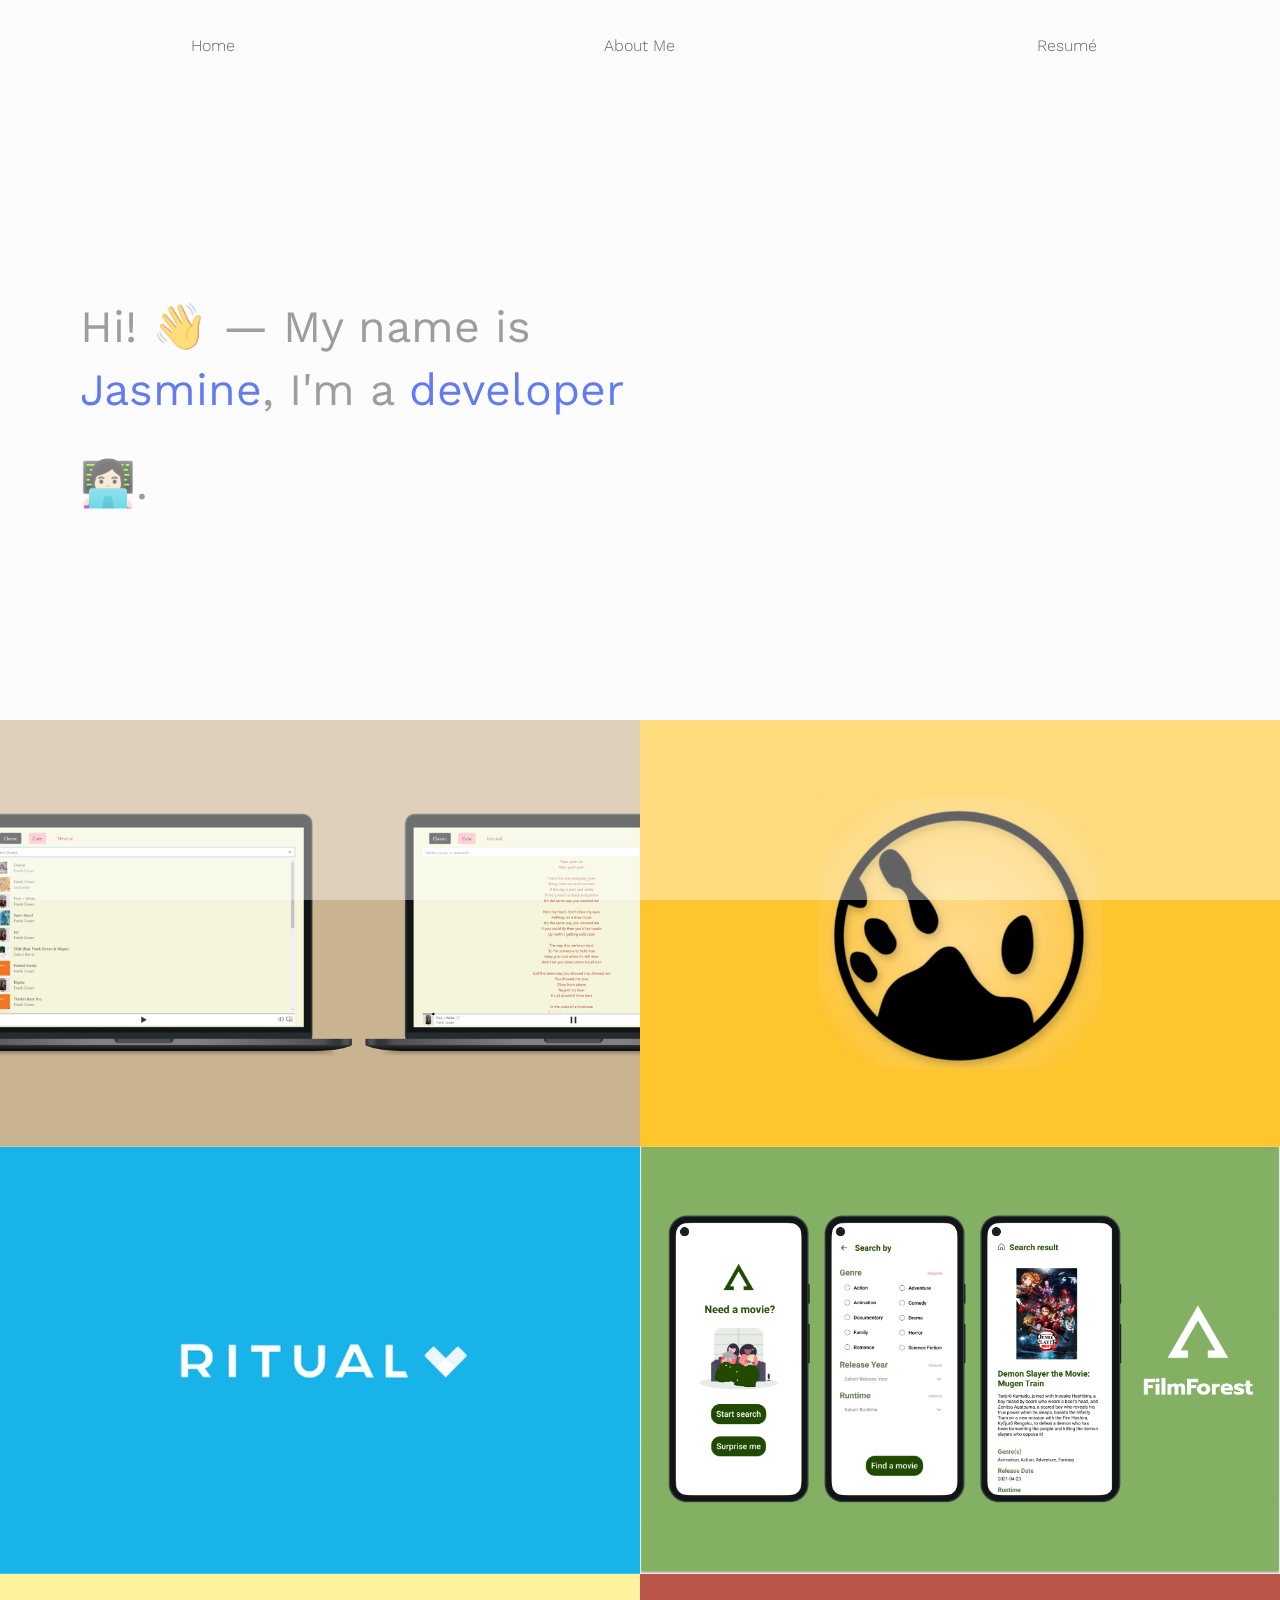
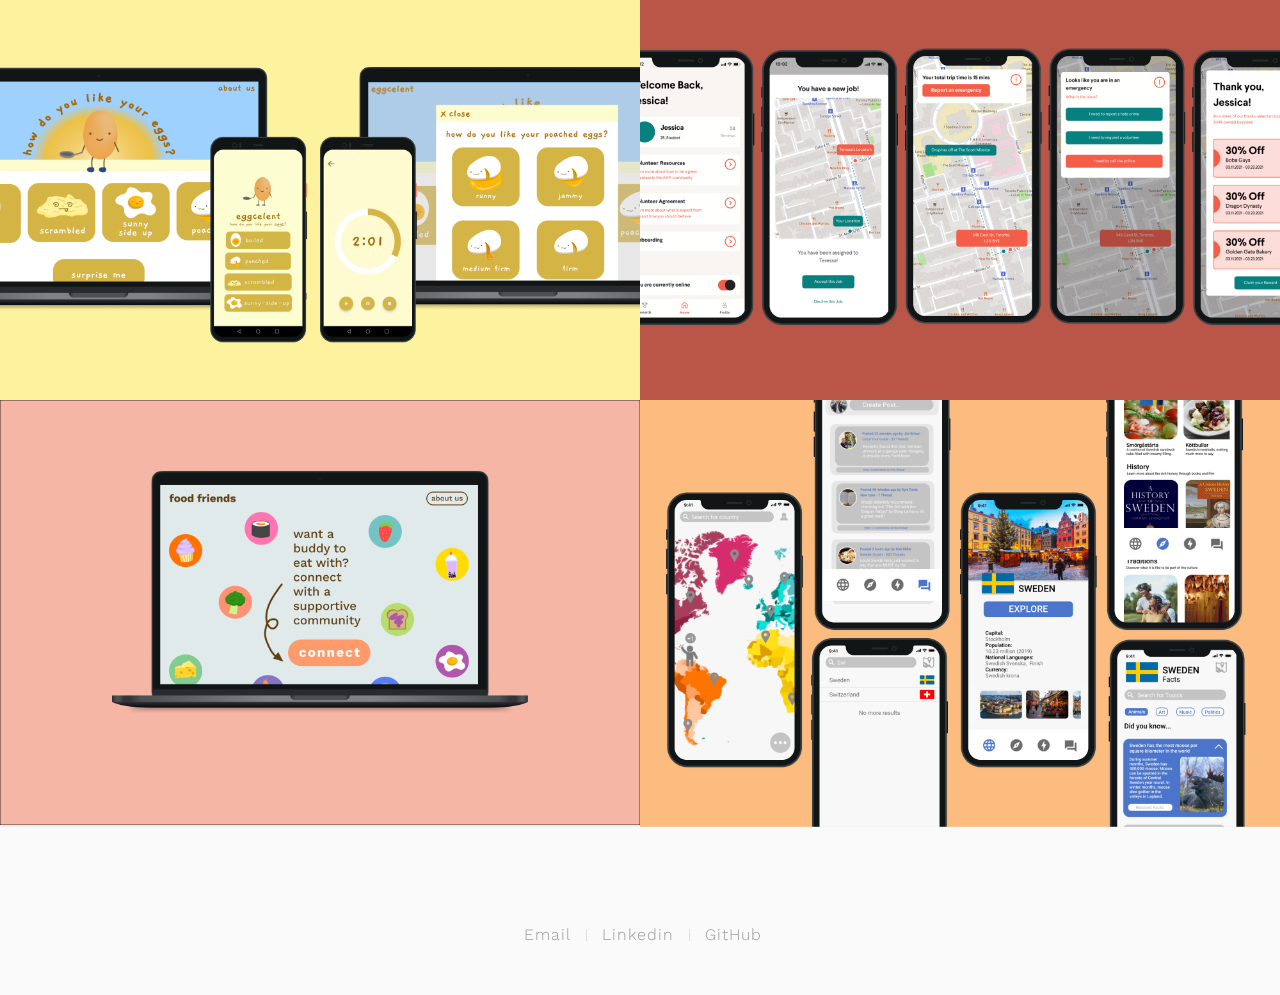
==== index.html @ 88e52f97 "New project tiles + fix for link in popup" ====
<!DOCTYPE html>
<html>
<head>
    <meta charset="utf-8">
    <meta content="width=device-width, initial-scale=1.0" name="viewport">
    <title>Home | Jasmine Sun</title>
    <meta content="Development portfolio of Jasmine Sun" name="description" property="og:description">
    <link href="style.css" rel="stylesheet">
    <script src="https://ajax.googleapis.com/ajax/libs/jquery/2.1.4/jquery.min.js"></script>
    <link href="https://fonts.googleapis.com/css?family=Work+Sans:300,600,400" rel="stylesheet" type="text/css">
    <script src="./index.js"></script>
</head>
<body>
    <div class="preloader"></div>
    <main>
        <section class="intro">
            <div class="navpadding"></div>
            <nav>
                <a href="index.html">Home</a>
                <a href="aboutme.html">About Me</a>
                <a href="res/spring2021_resume.pdf">Resumé</a>
            </nav>

            <div class="intro-text">
                <div class="maintextpadding"></div><!-- Seperates the text section from the arrow. -->
                <div class="Hi">
                    <h1>
                        Hi! 👋  &mdash; My name is <span class="blue">Jasmine</span>, I'm a
                        <span class="blue" id="word"> </span>
                        <span class="blue"> </span>
                    </h1>
                    <h1>👩🏻‍💻.</h1>
                </div>
            </div>

        </section>
        <!-- End of intro -->

        <section class="projects">
            <div class="projects-collage">
                <!-- Themify Starts -->
                <a class="project-item" target="_blank">
                    <figure class="project-figure">
                        <div class="project-overlay"></div>
                        <img src="res/themify.png">
                        <figcaption class="project-text">
                            <h2>[WIP] Themeify</h2>
                            <p>Customizing your Spotify experience</p>

                            <p class='hidden popUpdesc'>
                                Placeholder...
                            </p>
                            <span id="githubRepo" href="https://github.com/jasminejsun/themeify"></span>
                        </figcaption>
                    </figure>
                </a>
                <!-- Themify Ends -->
                <!-- RM Starts -->
                <a class="project-item" target="_blank">
                    <figure class="project-figure">
                        <div class="project-overlay"></div>
                        <img src="res/rm.png">
                        <figcaption class="project-text">
                            <h2>Web and Mobile<br /> Developer Intern</h2>
                            <p>Sept-Dec 2021</p>

                            <p class='hidden popUpdesc'>
                                Placeholder...
                            </p>
                            <span id="githubRepo" href="https://www.richmedia.com/"></span>
                        </figcaption>
                    </figure>
                </a>
                <!-- RM Ends -->
                <!-- Ritual QA Starts -->
                <a class="project-item" target="_blank">
                    <figure class="project-figure">
                        <div class="project-overlay"></div>
                        <img src="res/ritual.png">
                        <figcaption class="project-text">
                            <h2>Test Automation <br /> Engineering Intern</h2>
                            <p>January-April 2021</p>

                            <p class='hidden popUpdesc'>
                                As a Test Automation Engineering intern at Ritual Co., I had the opportunity to lead QA for multiple projects, which involved working with UX designers, product managers, and developers to ensure all project expectations were met. Additionally I implemented 10+ Android automated test cases, as well as bug fixes, for the build sanity suite to be run and verified for every version release.
                            </p>
                            <span id="githubRepo" href="https://ritual.co/"></span>
                        </figcaption>
                    </figure>
                </a>
                <!-- Ritual QA Ends -->
                <!-- FilmForest Starts -->
                <a class="project-item" target="_blank">
                    <figure class="project-figure">
                        <div class="project-overlay"></div>
                        <img src="res/film_forest_preview.png">
                        <figcaption class="project-text">
                            <h2>FilmForest</h2>
                            <p>Exploring movies with IMDB's data</p>
                            <p class='hidden popUpdesc'>
                                An android app that gives users a movie suggestion based on user input. Uses the TMDB API.
                            </p>
                            <span id="githubRepo" href="https://github.com/jasminejsun/film-forest"></span>
                        </figcaption>
                    </figure>
                </a>
                <!-- FilmForest Ends -->
                <!-- eggcelent starts -->
                <a class="project-item" target="_blank">
                    <figure class="project-figure">
                        <div class="project-overlay"></div>
                        <img src="res/eggcelent_preview.png">
                        <figcaption class="project-text">
                            <h2>eggcelent</h2>
                            <p>Simplifying making eggs</p>
                            <p class='hidden popUpdesc'>
                                Don't know how long to cook your egg? eggcelent - a customizable egg timer website and mobile app - can help you out to make every morning bright and sunny (side up ;D). The Android app is ready and the website is coming soon!
                            </p>
                            <span id="githubRepo" href="https://github.com/jasminejsun/eggcelent-web"></span>
                        </figcaption>
                    </figure>
                </a>
                <!-- eggcelent Ends -->
                <!-- WeWalk Starts -->
                <a class="project-item" target="_blank">
                    <figure class="project-figure">
                        <div class="project-overlay"></div>
                        <img src="res/wewalk_preview.png">
                        <figcaption class="project-text">
                            <h2>WeWalk</h2>
                            <p>Supporting the AAPI community during the COVID-19 pandemic</p>
                            <p class='hidden popUpdesc'>
                                A design project for an app that pairs volunteers with AAPI
                                senior citizens to ensure their safe travel.
                            </p>
                            <span id="githubRepo" href="https://www.figma.com/proto/bkPg6Ovj70JuRxolx4maaK/WeWalk?page-id=1%3A6&node-id=25%3A597&viewport=167%2C278%2C0.13863083720207214&scaling=scale-down"></span>
                        </figcaption>
                    </figure>
                </a>
                <!-- WeWalk Ends -->
                <!-- food friends Starts -->
                <a class="project-item" target="_blank">
                    <figure class="project-figure">
                        <div class="project-overlay"></div>
                        <img src="res/food_friends_preview.png">
                        <figcaption class="project-text">
                            <h2>food friends</h2>
                            <p>Empowering individuals struggling with unhealthy eating habits through video calls.</p>
                            <p class='hidden popUpdesc'>
                                A platform that connects individuals who struggle with unhealthy eating habits through video calls.
                            </p>
                            <span id="githubRepo" href="https://devpost.com/software/food-friends"></span>
                        </figcaption>
                    </figure>
                </a>
                <!-- food friends Ends -->
                <!-- Culture App Starts -->
                <a class="project-item" target="_blank">
                    <figure class="project-figure">
                        <div class="project-overlay"></div>
                        <img src="res/culture_app_preview.png">
                        <figcaption class="project-text">
                            <h2>Culture App</h2>
                            <p>Making learning about different cultures and countries more accessible</p>
                            <p class='hidden popUpdesc'>
                                The culture app is built to help users learn more about selected countries of their choice. This is done by connecting users with a variety of resources such as recipes, books, films and facts. It also has built-in social features such as the forum page and the friends page to allow users to create meaningful connections in order to learn more about different cultures from a personal standpoint.
                            </p>
                            <span id="githubRepo" href="https://devpost.com/software/culture-app?ref_content=user-portfolio&ref_feature=in_progress"></span>
                        </figcaption>
                    </figure>
                </a>
                <!-- Culture App Ends -->

            </div>
        </section>
        <!-- Portfolio section ends -->
        <!-- Footer section begins-->
        <footer>
            <div class="wrapper">
                <ul>
                    <li>
                        <a href="mailto:j362sun@uwaterloo.ca" target="_blank">Email</a>
                    </li>
                    <li>
                        <a href="https://www.linkedin.com/in/jasminejsun" target="_blank">Linkedin</a>
                    </li>
                    <li>
                        <a href="https://github.com/jasminejsun" target="_blank">GitHub</a>
                    </li>
                </ul>
            </div>
        </footer>
        <!-- Footer section ends -->
    </main>
    <!--This section appears when a project 'box' is clicked-->
    <div class="popUp">
        <div class="popUpImg"></div>
        <div id="popUpText">
            <h1>Project's Name</h1>
            <p class="projectDesc">
                Lorem ipsum dolor sit amet, consectetur adipisicing elit. Delectus non ipsum itaque ratione dolorem. Lorem ipsum dolor sit amet consectetur adipisicing elit.
                Lorem ipsum dolor sit amet, consectetur adipisicing elit. Delectus non ipsum itaque ratione dolorem. Lorem ipsum dolor sit amet consectetur adipisicing elit.
            </p>
            <div>
                <a href="" id="githubLink"></a>
            </div>

        </div>
        <span id="cancelBtn">X</span>
    </div>
</body>

</html>
---- style.css ----
.navpadding {
    padding: 10px;
}

.maintextpadding {
    padding: 30px;
}

nav {
    display: flex;
    justify-content: flex-end;
    flex-direction: column;
}

@media only screen and (min-width: 768px) {
    nav {
        flex-direction: row;
    }
}

nav a {
    flex: 1;
    text-align: center;
    margin: 0.25em;
    padding: 10px;
    text-decoration: none;
    color: #000;
}

    nav a:after {
        content: "";
        display: block;
        background-color: transparent;
        position: absolute;
        bottom: -3px;
        left: 0;
        width: 100%;
        height: 1px;
        -webkit-transform-origin: 50% 0;
        transform-origin: 50% 0;
        -webkit-transform: scaleX(0.6);
        transform: scaleX(0.6);
        -webkit-transition: .3s;
        transition: .3s
    }

    nav a:hover:after {
        background-color: #1004c5;
        -webkit-transform: scaleX(1);
        transform: scaleX(1)
    }

    nav a .about-me-cursor {
        cursor: url(https://picresize.com/popup.html?images/rsz_13f30778c-744a-4e64-b35f-cdeda97e6f8d.png);
    }

.footer ul {
    margin: 0;
    padding: 0;
    list-style: none
}

.projects, .contact, footer {
    text-align: center
}

html {
    box-sizing: border-box;
    font-size: 16px;
    -webkit-tap-highlight-color: transparent
}

*, *::before, *::after {
    box-sizing: inherit
}

html, body, ul, ol, figure {
    margin: 0;
    padding: 0
}

::-moz-selection {
    background: #eee
}

::selection {
    background: #eee
}

::-webkit-scrollbar {
    width: 0;  /* Remove scrollbar space */
    background: transparent;  /* Optional: just make scrollbar invisible */
}

img {
    vertical-align: middle
}

h1, h2, h3 {
    margin: 0
}

p {
    font-size: 1em;
    margin-top: 0;
    margin-bottom: 1.5em
}

.popUpdesc {
    display: none;
}

/* Main body styles */

body {
    font: 100% "Work Sans", Helvetica, sans-serif;
    color: #616161;
    background-color: #fafafa;
    line-height: 1.5;
    position: relative;
}

a {
    color: #9e9e9e;
    font-weight: 300;
    position: relative;
    -webkit-transition: color 0.2s ease-in-out;
    transition: color 0.2s ease-in-out;
    text-decoration: none;
    white-space: nowrap;
    outline: none
}

    a:hover, a:focus {
        color: #757575;
        outline: none
    }

p {
    font-weight: 300
}

b {
    font-weight: 800
}

.preloader {
    position: fixed;
    top: 0;
    left: 0;
    right: 0;
    bottom: 0;
    background-color: #fff;
    z-index: 600
}

/* Main body styles end */


/* Intro section styles */

.Hi {
    max-width: 74rem;
    margin-right: auto;
    margin-left: auto;
    padding: 0 2rem
}

@media (max-width: 768px) {
    .Hi {
        padding: 0 1rem
    }
}

.content {
    background-color: #fafafa;
    padding-top: 8rem;
    text-align: center
}

.intro {
    position: fixed;
    top: 0;
    height: 80vh;
    width: 100%;
    z-index: -1
}

    .intro .intro-text {
        position: absolute;
        top: 50%;
        -webkit-transform: translateY(-50%);
        transform: translateY(-50%);
        width: 100%
    }

    .intro .blue {
        color: rgb(3, 42, 233);
    }

    .intro .blink {
        animation: blink 0.5s infinite;
    }

    .intro span {
        color: rgb(3, 42, 233);
    }

    .intro h1 {
        width: 50%;
        padding-top: 2rem;
        font-size: 2rem;
        font-size: calc(2rem + 1vw);
        line-height: 1.4;
        font-weight: 400
    }

.container {
    display: flex;
    flex-direction: row;
}

@media (max-width: 768px) {
    .intro {
        text-align: center
    }

        .intro h1 {
            width: 100%
        }
}

.intro .down {
    bottom: 2.5rem
}

    .intro .down:hover {
        bottom: 2rem
    }

/* Intro section style ends */


/* Project section begins */

.projects {
    margin-top: 80vh;
    background-color: #eee;
}

    .projects .projects-collage {
        margin: 0 auto
    }

        .projects .projects-collage::after {
            content: "";
            display: table;
            clear: both
        }

        .projects .projects-collage img {
            max-width: 100%;
            height: auto
        }

.project-overlay {
    position: absolute;
    top: 0;
    left: 0;
    width: 100%;
    height: 100%;
    background-color: rgb(60, 60, 77);
    opacity: 0;
    -webkit-transition: all .3s ease-in;
    transition: all .3s ease-in
}

a.project-item {
    position: relative;
    display: block;
    line-height: 0;
    overflow: hidden;
    cursor: pointer;
    width:49.9vw;
    -webkit-transition: all 0.3s ease-in-out;
    transition: all 0.3s ease-in-out
}

@media (min-width: 769px) {
    a.project-item {
        width: 50%;
        float: left
    }
}

a.project-item:hover .project-overlay {
    opacity: .7
}

a.project-item:hover .project-text {
    top: 50%;
    opacity: 1
}

    a.project-item:hover .project-text h2:after {
        -webkit-transform: scaleX(1);
        transform: scaleX(1)
    }

@media (max-width: 768px) {
    a.project-item .project-overlay {
        opacity: .7
    }

    a.project-item .project-text {
        top: 50%;
        opacity: 1
    }
}

.project-text {
    position: absolute;
    top: 40%;
    -webkit-transform: translateY(-50%);
    transform: translateY(-50%);
    line-height: 1;
    width: 100%;
    opacity: 0;
    -webkit-transition: all 0.4s ease-out;
    transition: all 0.4s ease-out;
    font-weight: 300;
    color: #fafafa
}

    .project-text h2 {
        position: relative;
        font-size: 2rem;
        padding-bottom: 1.25rem;
        text-transform: uppercase;
        letter-spacing: .125rem
    }

    .project-text p {
        margin: 0;
        padding-top: 1.5rem
    }

img {
    height: 375px;
    width: 100%
}

/* Project style section ends */

/* Contact section begins */
footer, .content {
    padding: 6rem 0 3rem;
}

    footer ul {
        -webkit-transition: 1s;
        transition: 1s
    }

        footer ul li {
            display: inline-block;
            padding: 0 1rem;
            margin-right: -.375em;
            position: relative
        }

            footer ul li:before {
                content: "";
                display: block;
                background-color: #e0e0e0;
                position: absolute;
                left: 0;
                top: 50%;
                line-height: 0;
                width: 1px;
                height: .75rem;
                margin-top: -.375rem
            }

            footer ul li:first-child:before {
                display: none
            }

            footer ul li a {
                letter-spacing: .0625rem;
                cursor: pointer
            }

                footer ul li a:after {
                    content: "";
                    display: block;
                    background-color: transparent;
                    position: absolute;
                    bottom: -3px;
                    left: 0;
                    width: 100%;
                    height: 1px;
                    -webkit-transform-origin: 50% 0;
                    transform-origin: 50% 0;
                    -webkit-transform: scaleX(0.6);
                    transform: scaleX(0.6);
                    -webkit-transition: .3s;
                    transition: .3s
                }

                footer ul li a:hover:after {
                    background-color: #1004c5;
                    -webkit-transform: scaleX(1);
                    transform: scaleX(1)
                }

/* Contact section ends */

/* PopUp section begins */
.popUp {
    color: black;
    /* height: 70vh; */
    width: 80vw;
    position: fixed;
    top: 10vh;
    left: 10vw;
    background-color: #ffffff;
    box-shadow: 0 0 17px 2px rgba(128, 128, 128, 0.089);
    display: grid;
    grid-template-columns: 55% 45%;
}

    .popUp .popUpImg {
        background: url('https://images.unsplash.com/photo-1526049997133-25caee4c5796?ixlib=rb-0.3.5&ixid=eyJhcHBfaWQiOjEyMDd9&s=4a785d2392ba5c7683a2b09ee1b40b20&auto=format&fit=crop&w=1048&q=80');
        background-position: center;
        background-size: cover;
        /* height: 70vh; */
        background-position: center
    }

    .popUp div:nth-child(2) {
        padding: 10vh 2em;
        position: relative;
    }

    .popUp span {
        display: block;
        position: absolute;
        top: 4%;
        padding: 5px 15px;
        border-radius: 200px;
        font-size: 1.2em;
        background-color: black;
        color: white;
        text-align: center;
        right: 5%;
        cursor: pointer;
        user-select: none;
    }

    .popUp div:nth-child(2) h1 {
        font-size: 2.3em;
        margin-bottom: 1em;
    }

    .popUp div:nth-child(2) p {
        font-size: 0.9em;
    }

    .popUp div:nth-child(2) div a:nth-child(1){
        width: 20px;
        height: 20px;
        background: url("res/link.png");
        background-size: cover;
        display: block;
    }

/* PopUp section ends for DESKTOP VIEW */

/* Tablet styling for popUp */

@media only screen and (min-device-width : 768px) and (max-device-width : 1024px) {
    .popUp {
        width: 95vw;
        left: 2.5vw;
        display: block;
        top: 5vh;
    }

        .popUp .popUpImg {
            background-size: cover;
            background-position: center;
            /* display: none; */
            width: 95vw;
            height: 50vh;
        }
}

/* END OF Tablet styling for popUp */


/* START OF styling mobile view for popUp and header */
@media (min-width: 320px) and (max-width: 767px) {
    .popUp {
        width: 100vw;
        left: 2.5vw;
        display: block;
        top: 1vh;
        height: 200vh;
        position: static;
    }

        .popUp .popUpImg {
            background-size: cover;
            background-position: center;
            /* display: none; */
            width: 100vw;
            height: 50vh;
        }

    .project-text h2 {
        font-size: 1.4rem;
    }
}
/* END of styling mobile view for popUp */
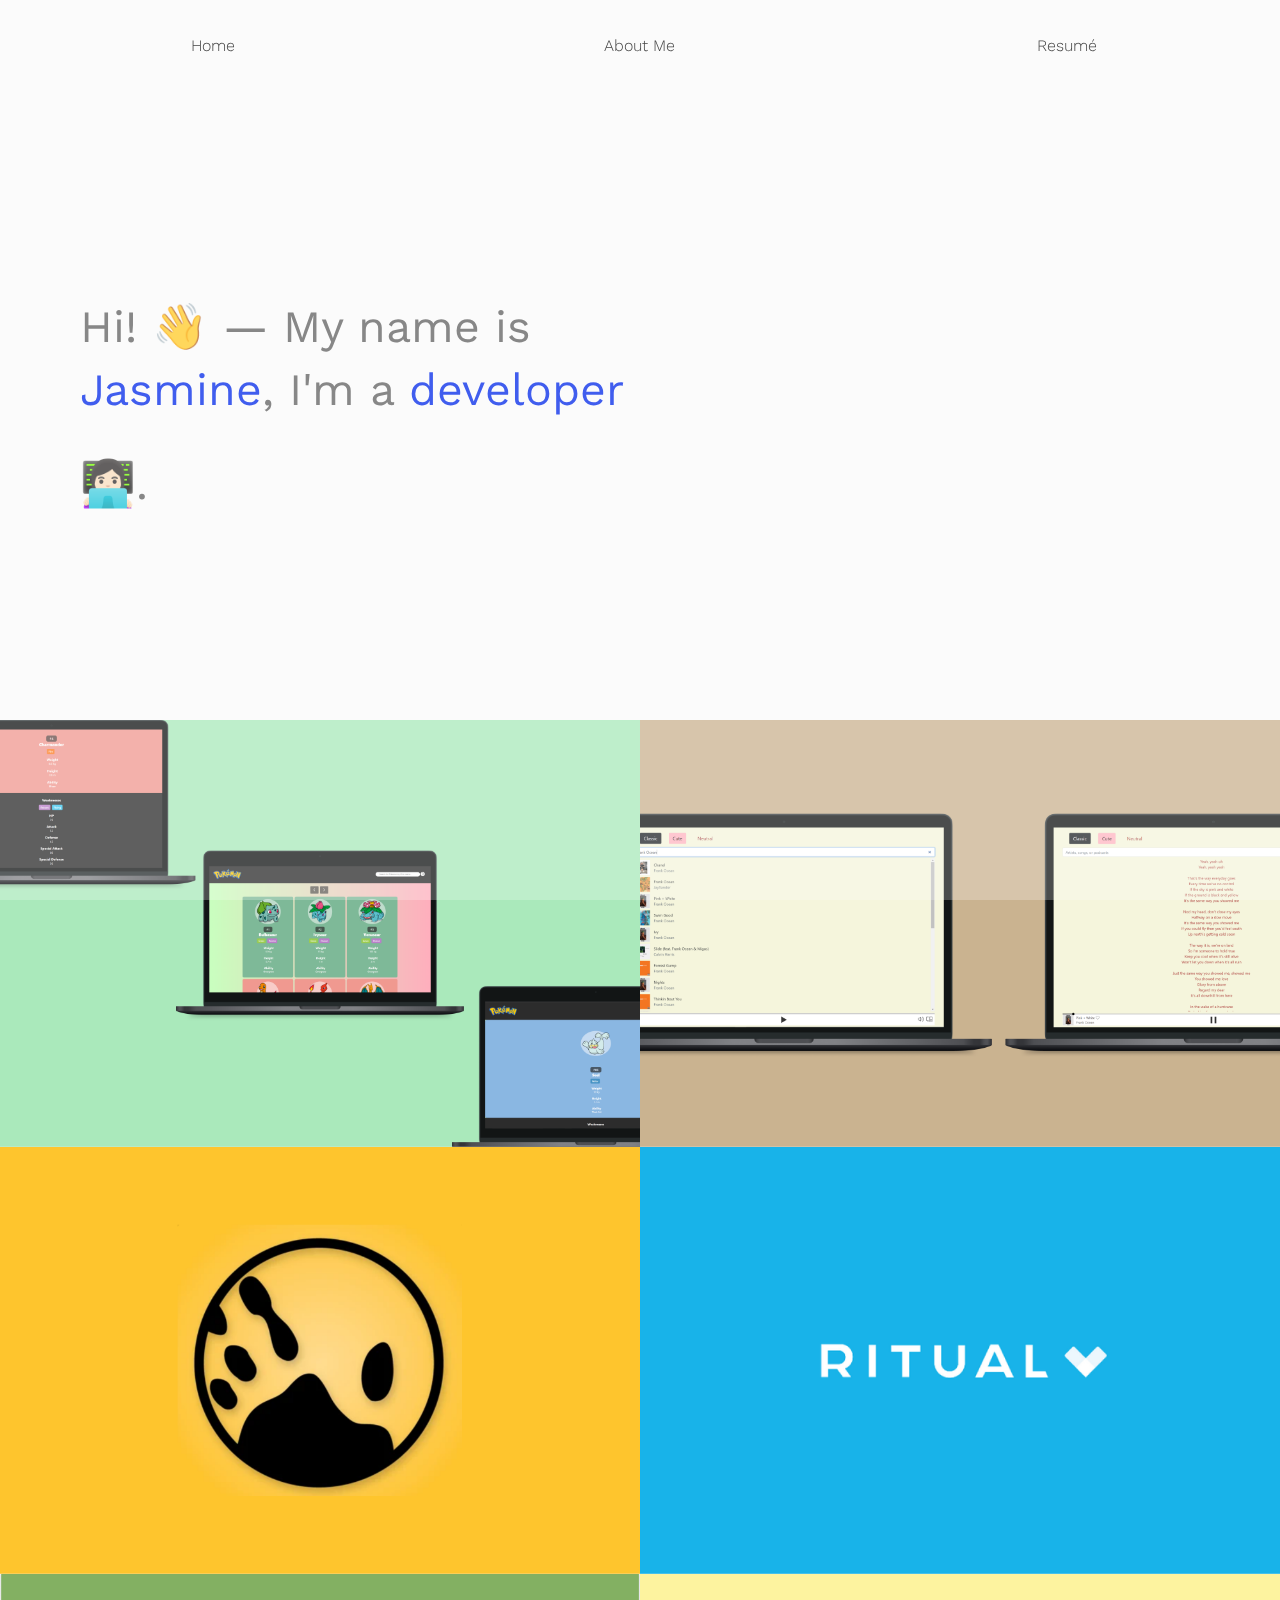
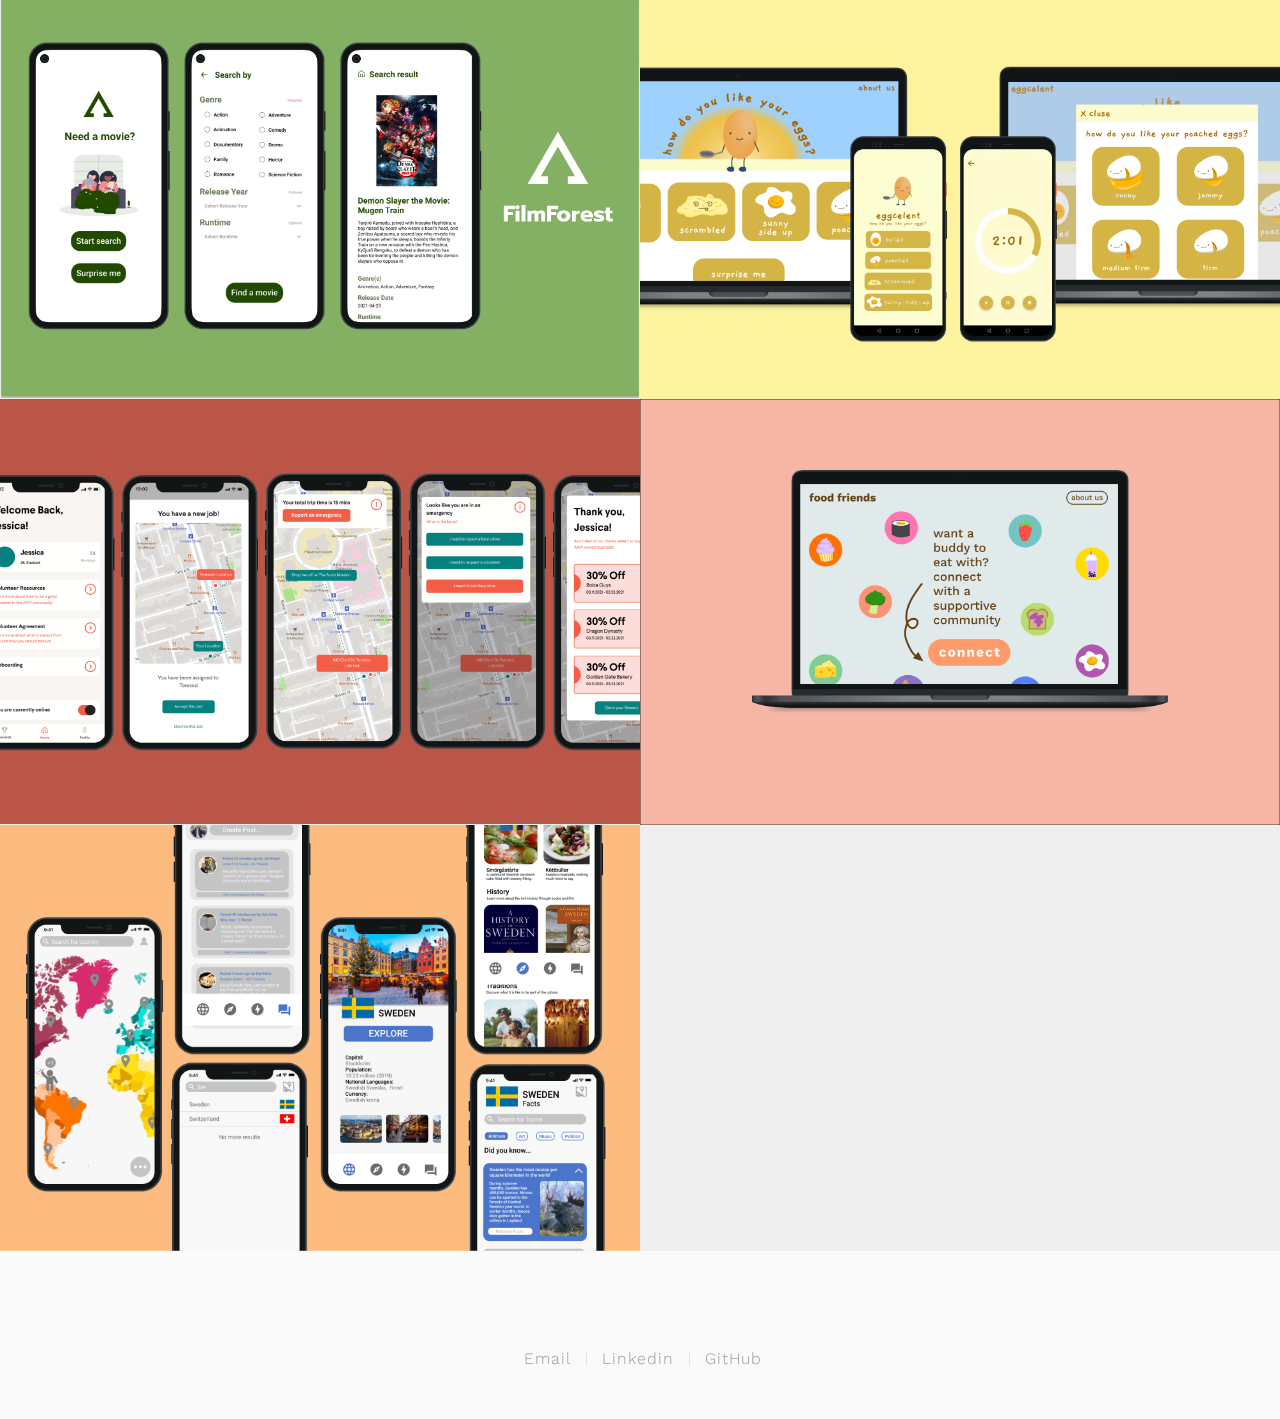
==== commit 43e27c5e: "About me copy updates, new project added" ====
--- a/index.html
+++ b/index.html
@@ -38,13 +38,31 @@
 
         <section class="projects">
             <div class="projects-collage">
+
+                <!-- Pokedex Starts -->
+                <a class="project-item" target="_blank">
+                    <figure class="project-figure">
+                        <div class="project-overlay"></div>
+                        <img src="res/Pokedex.png">
+                        <figcaption class="project-text">
+                            <h2>Pokédex</h2>
+                            <p>Searching through your favourite Pokémon</p>
+
+                            <p class='hidden popUpdesc'>
+                                Placeholder...
+                            </p>
+                            <span id="githubRepo" href="https://github.com/jasminejsun/pokedex"></span>
+                        </figcaption>
+                    </figure>
+                </a>
+                <!-- Pokedex Ends -->
                 <!-- Themify Starts -->
                 <a class="project-item" target="_blank">
                     <figure class="project-figure">
                         <div class="project-overlay"></div>
                         <img src="res/themify.png">
                         <figcaption class="project-text">
-                            <h2>[WIP] Themeify</h2>
+                            <h2>Themeify</h2>
                             <p>Customizing your Spotify experience</p>
 
                             <p class='hidden popUpdesc'>
--- a/style.css
+++ b/style.css
@@ -281,7 +281,6 @@
     line-height: 0;
     overflow: hidden;
     cursor: pointer;
-    width:49.9vw;
     -webkit-transition: all 0.3s ease-in-out;
     transition: all 0.3s ease-in-out
 }
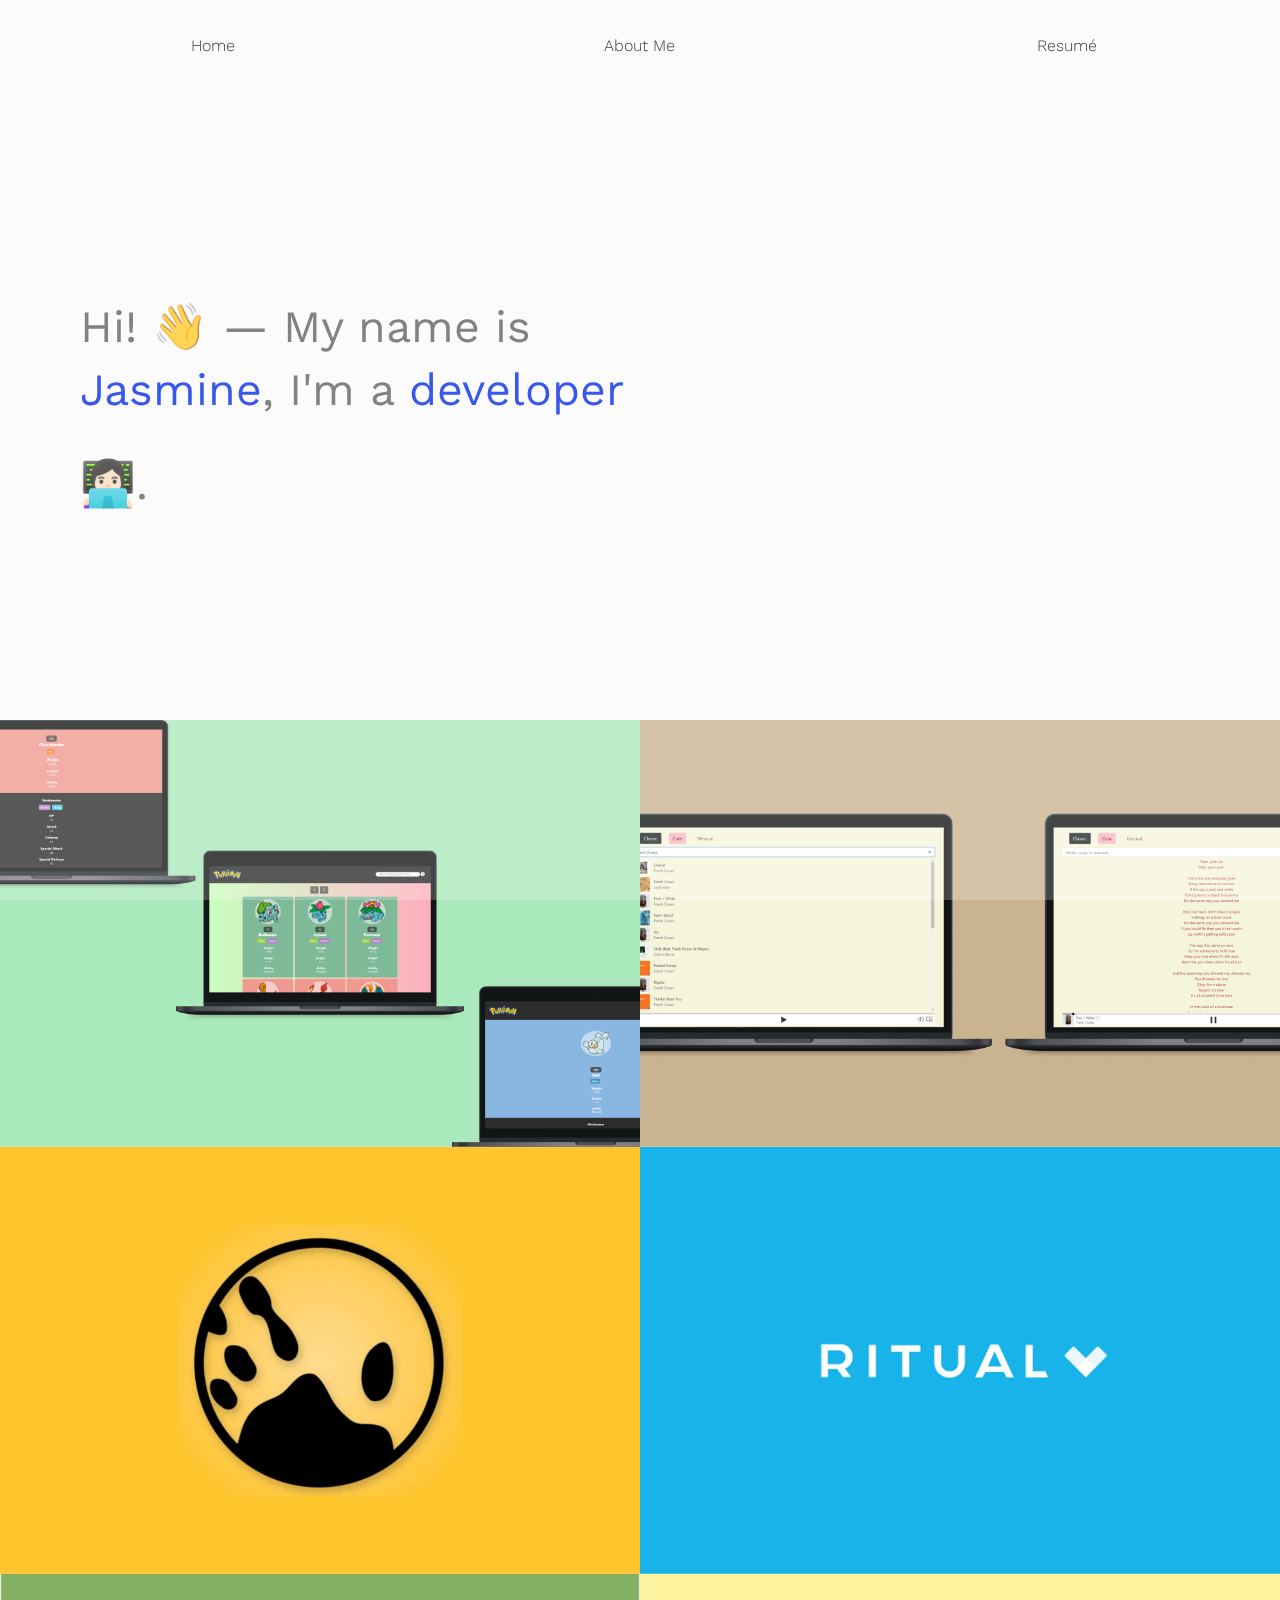
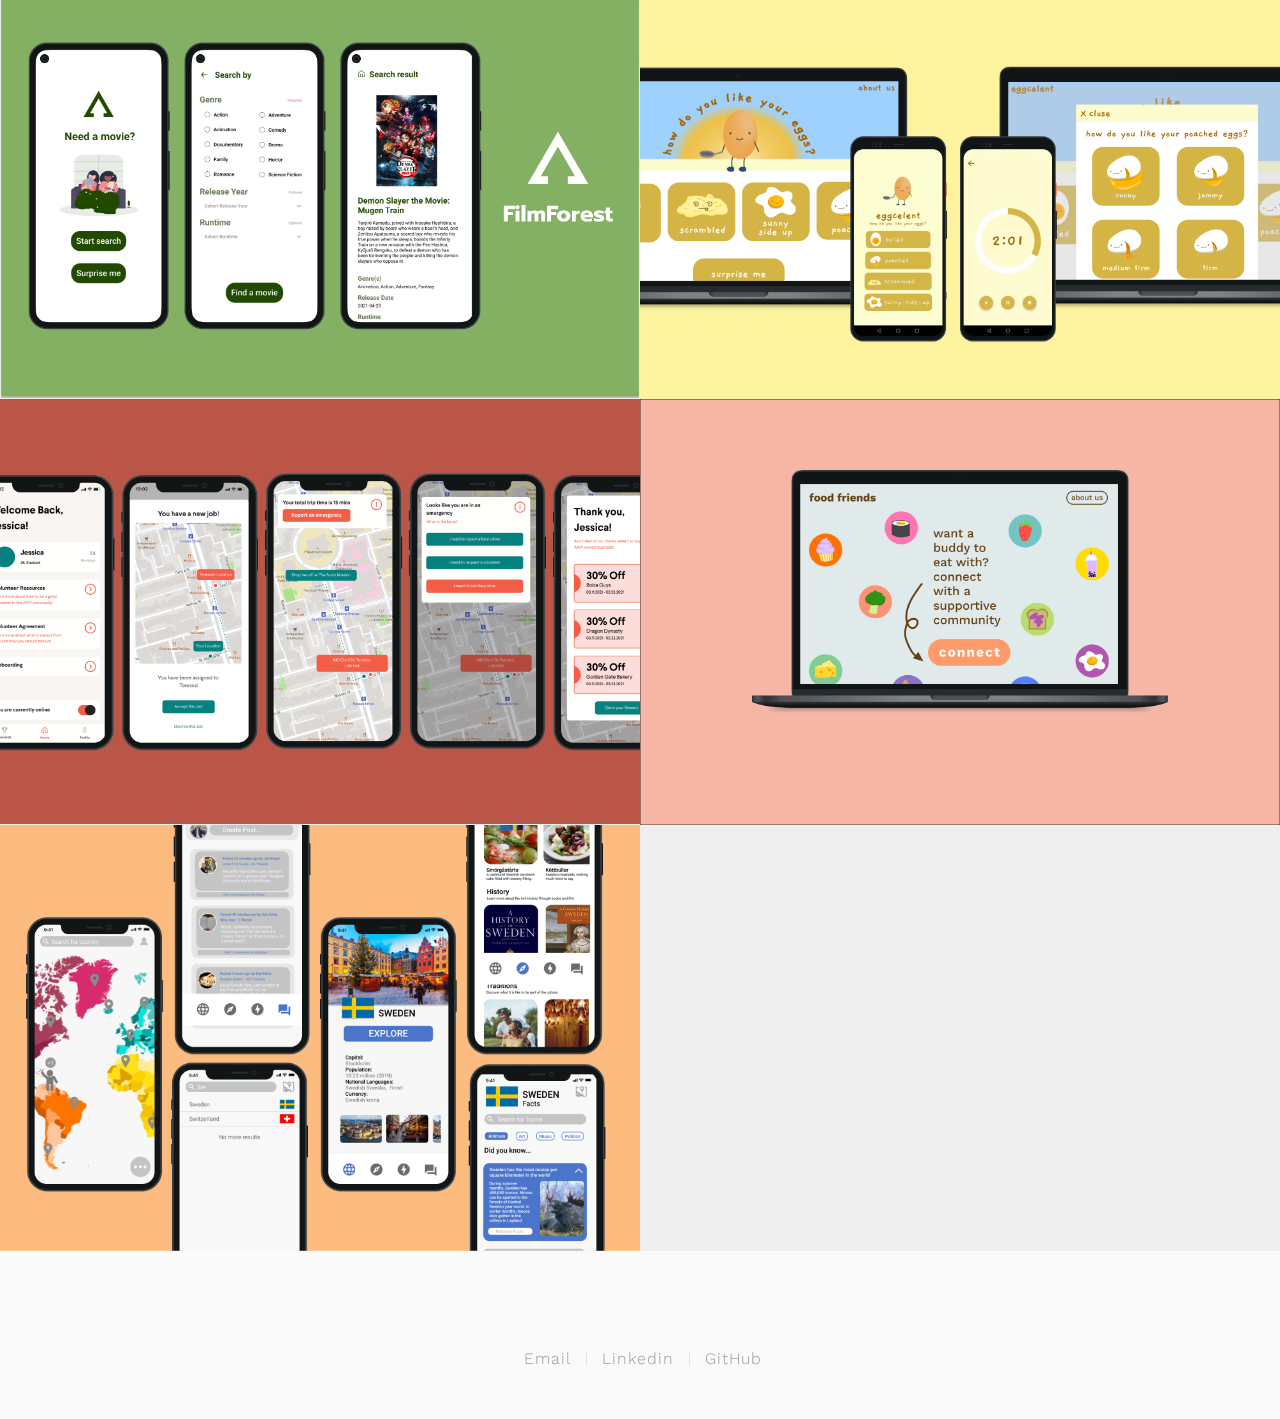
==== commit 205a4dab: "Update placeholders on home page" ====
--- a/index.html
+++ b/index.html
@@ -49,7 +49,10 @@
                             <p>Searching through your favourite Pokémon</p>
 
                             <p class='hidden popUpdesc'>
-                                Placeholder...
+                                Users can look through an organized list of pokémon cards in this aesthetically pleasing Pokédex. They'll get details
+                                about the Pokémon such as id, name, weight, height, and ability/abilities. They can also search for a specific pokémon
+                                to get more a more detailed description of a Pokémon, including details like their weaknesses, evolutions, etc. 
+                                Implemented front-end using React, and leveraged PokéAPI using Axios to gather pokémon data.
                             </p>
                             <span id="githubRepo" href="https://github.com/jasminejsun/pokedex"></span>
                         </figcaption>
@@ -66,7 +69,9 @@
                             <p>Customizing your Spotify experience</p>
 
                             <p class='hidden popUpdesc'>
-                                Placeholder...
+                                A web app that gives users the ability to search for any song from the 70 million+ songs from the Spotify API, and then
+                                play it within the same webpage. As well, it displays the lyrics to the song currently playing on-screen. Users can also
+                                switch between different colour themes, such as netural and classic.
                             </p>
                             <span id="githubRepo" href="https://github.com/jasminejsun/themeify"></span>
                         </figcaption>
@@ -83,7 +88,11 @@
                             <p>Sept-Dec 2021</p>
 
                             <p class='hidden popUpdesc'>
-                                Placeholder...
+                                During my time at Rich Media, I headed development of features for responsive and accessible front-end interfaces 
+                                in Javascript/Typescript and Angular. I got to work on interesting projects like a complex financial calculator, 
+                                zip file creators, and dynamic videos. Additionally, I fixed 100+ bugs ranging from accessibility bugs, to updates
+                                required due to an updated API, UI defects, etc. I also contributed to Rich Media's libraries, and integrating JUnit 
+                                testing in order to improve productivity.
                             </p>
                             <span id="githubRepo" href="https://www.richmedia.com/"></span>
                         </figcaption>
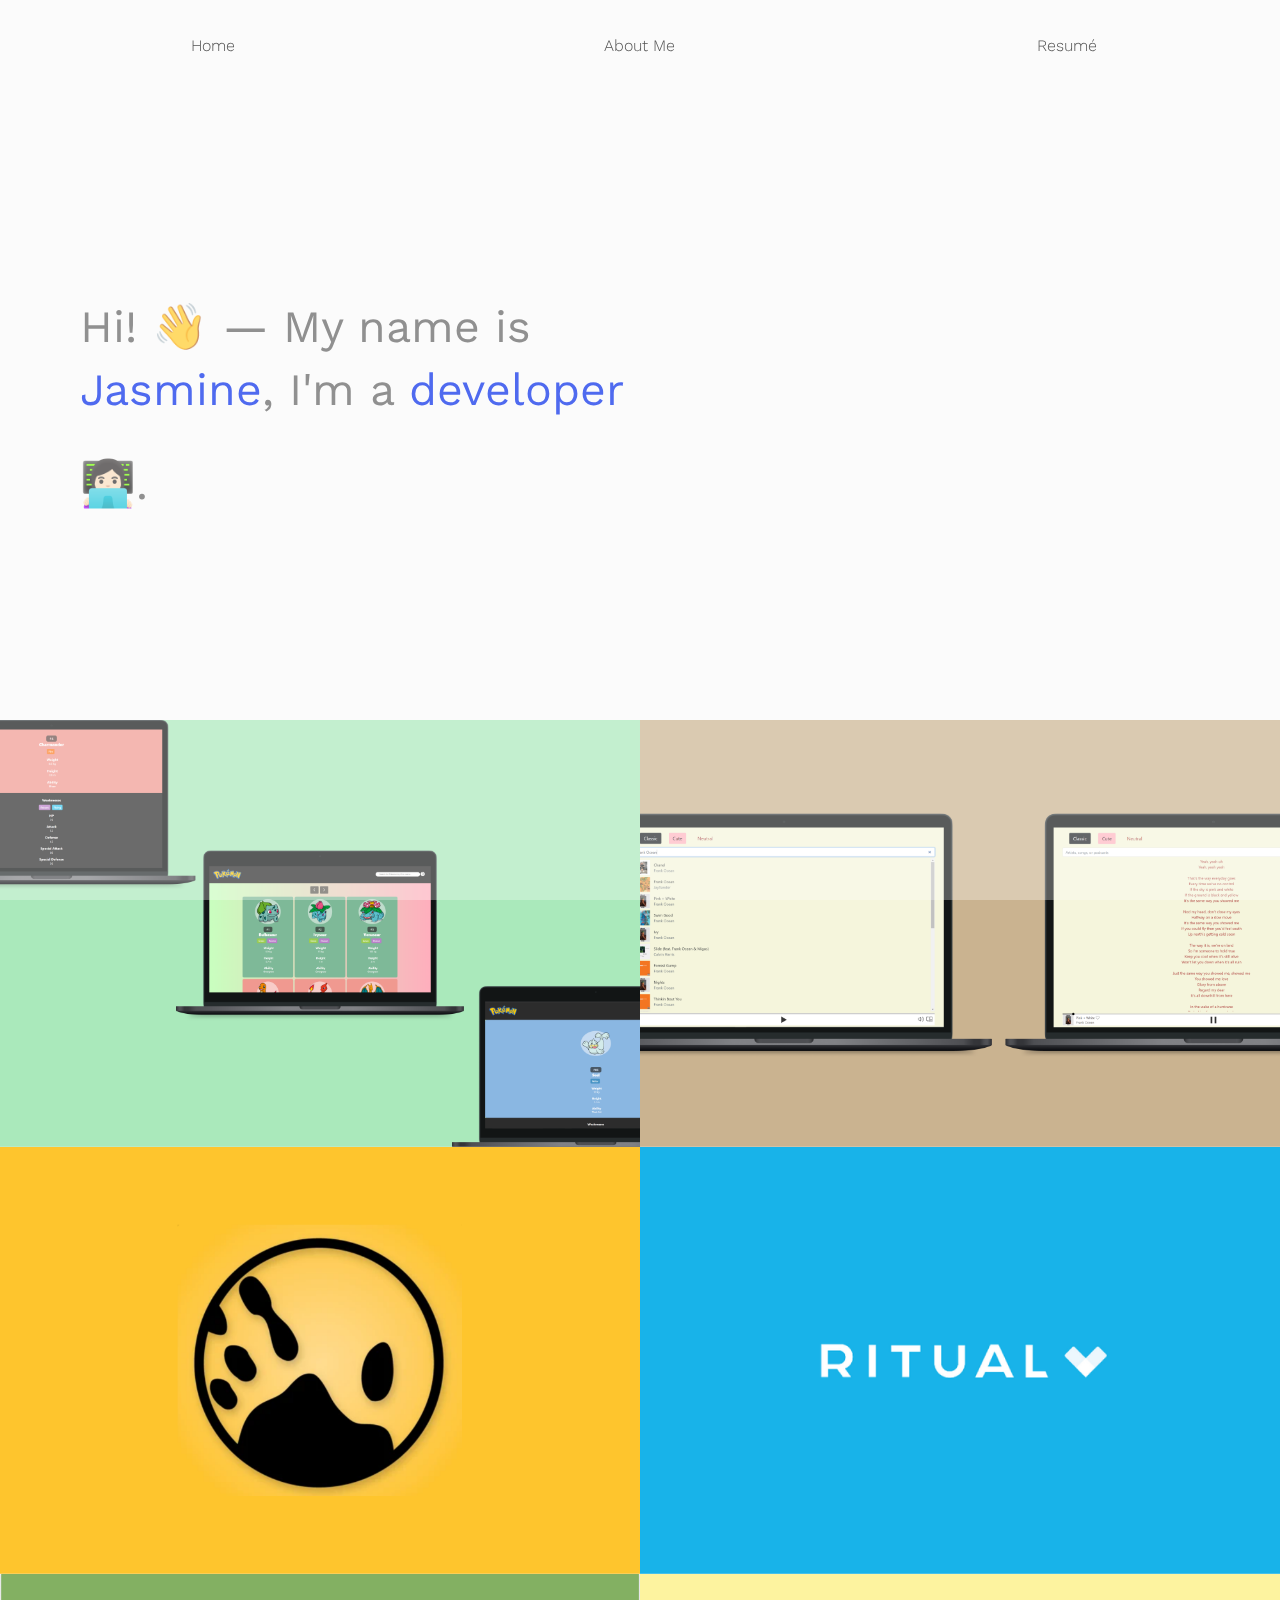
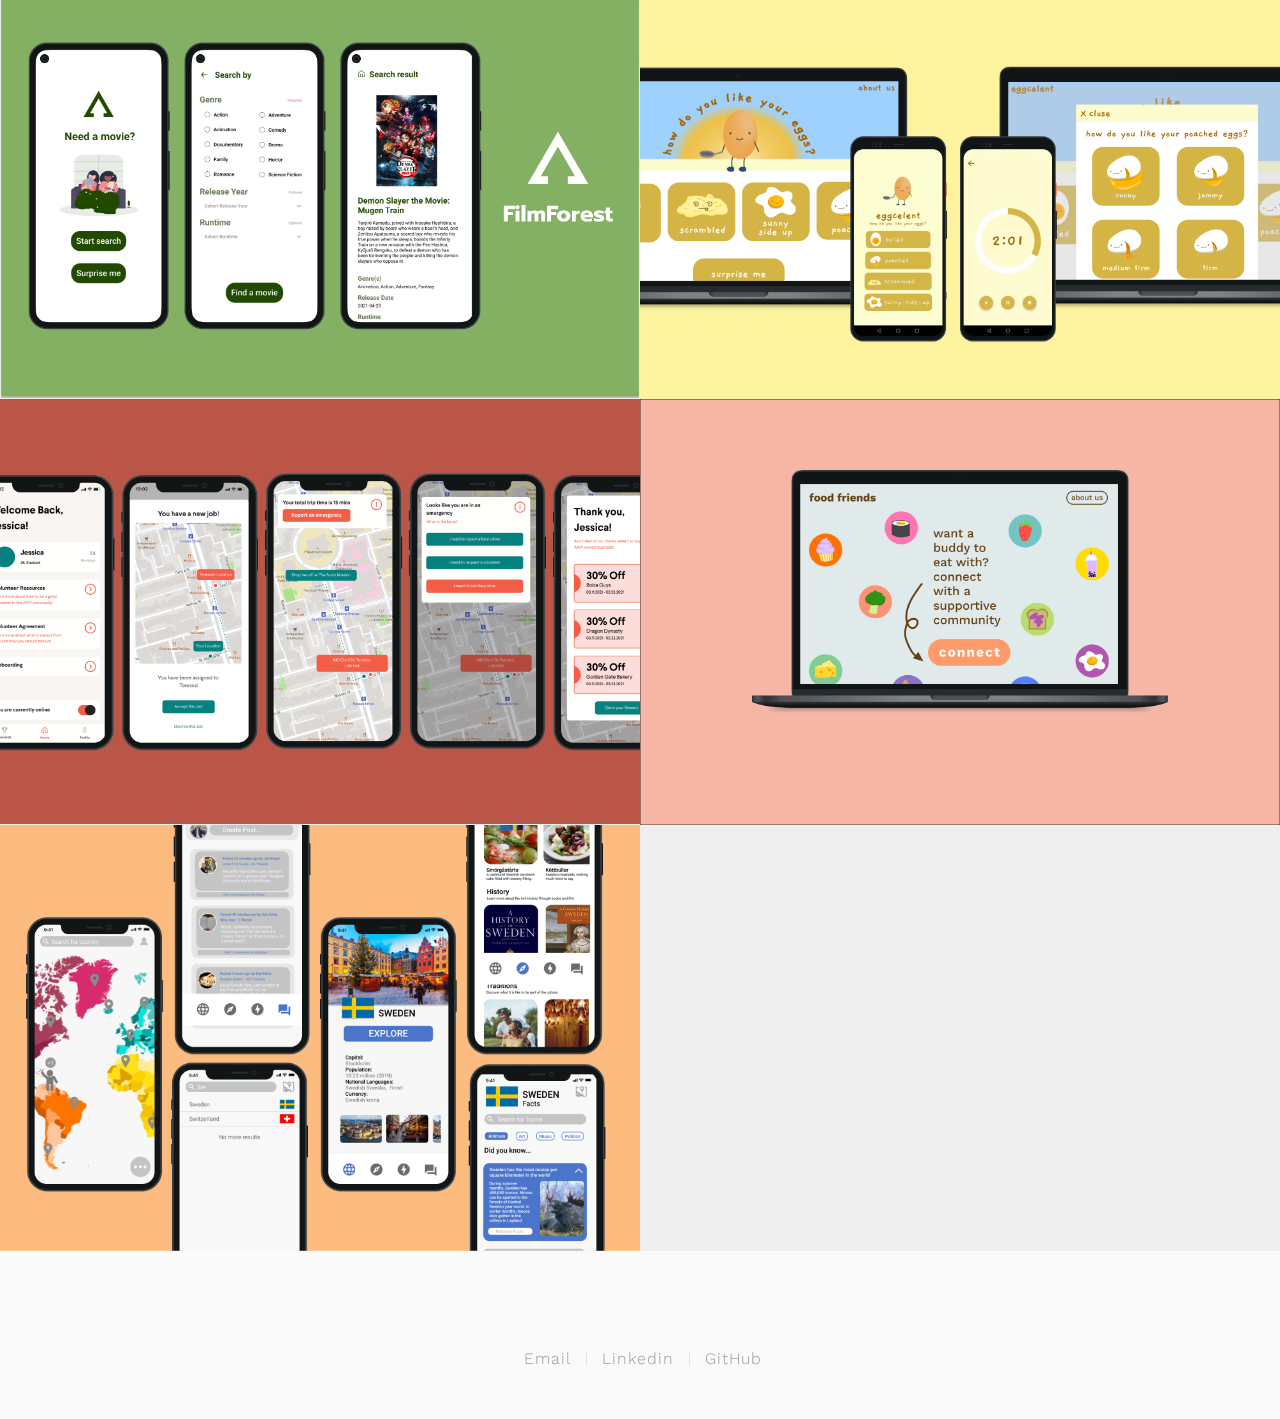
==== commit 0288c1ec: "Add icon" ====
--- a/index.html
+++ b/index.html
@@ -6,6 +6,7 @@
     <title>Home | Jasmine Sun</title>
     <meta content="Development portfolio of Jasmine Sun" name="description" property="og:description">
     <link href="style.css" rel="stylesheet">
+    <link rel="icon" href="res/favicon.ico" />
     <script src="https://ajax.googleapis.com/ajax/libs/jquery/2.1.4/jquery.min.js"></script>
     <link href="https://fonts.googleapis.com/css?family=Work+Sans:300,600,400" rel="stylesheet" type="text/css">
     <script src="./index.js"></script>
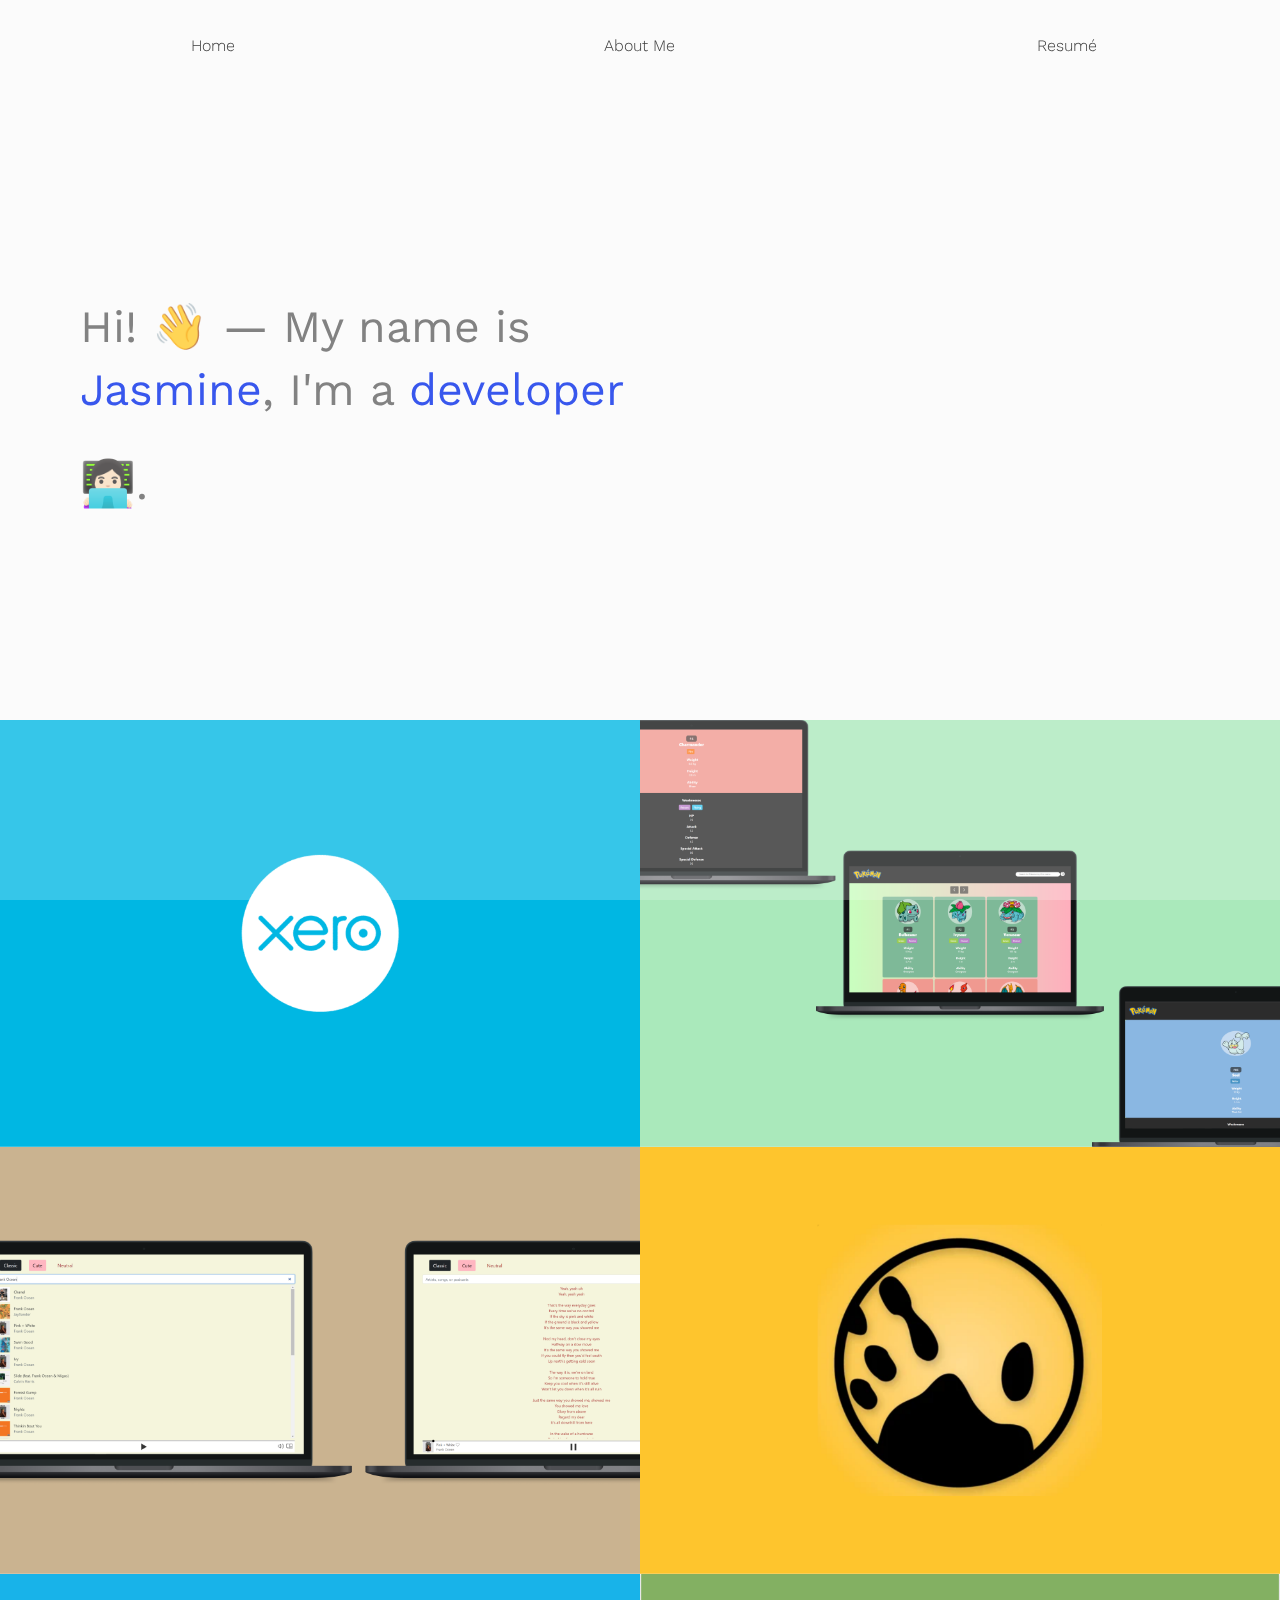
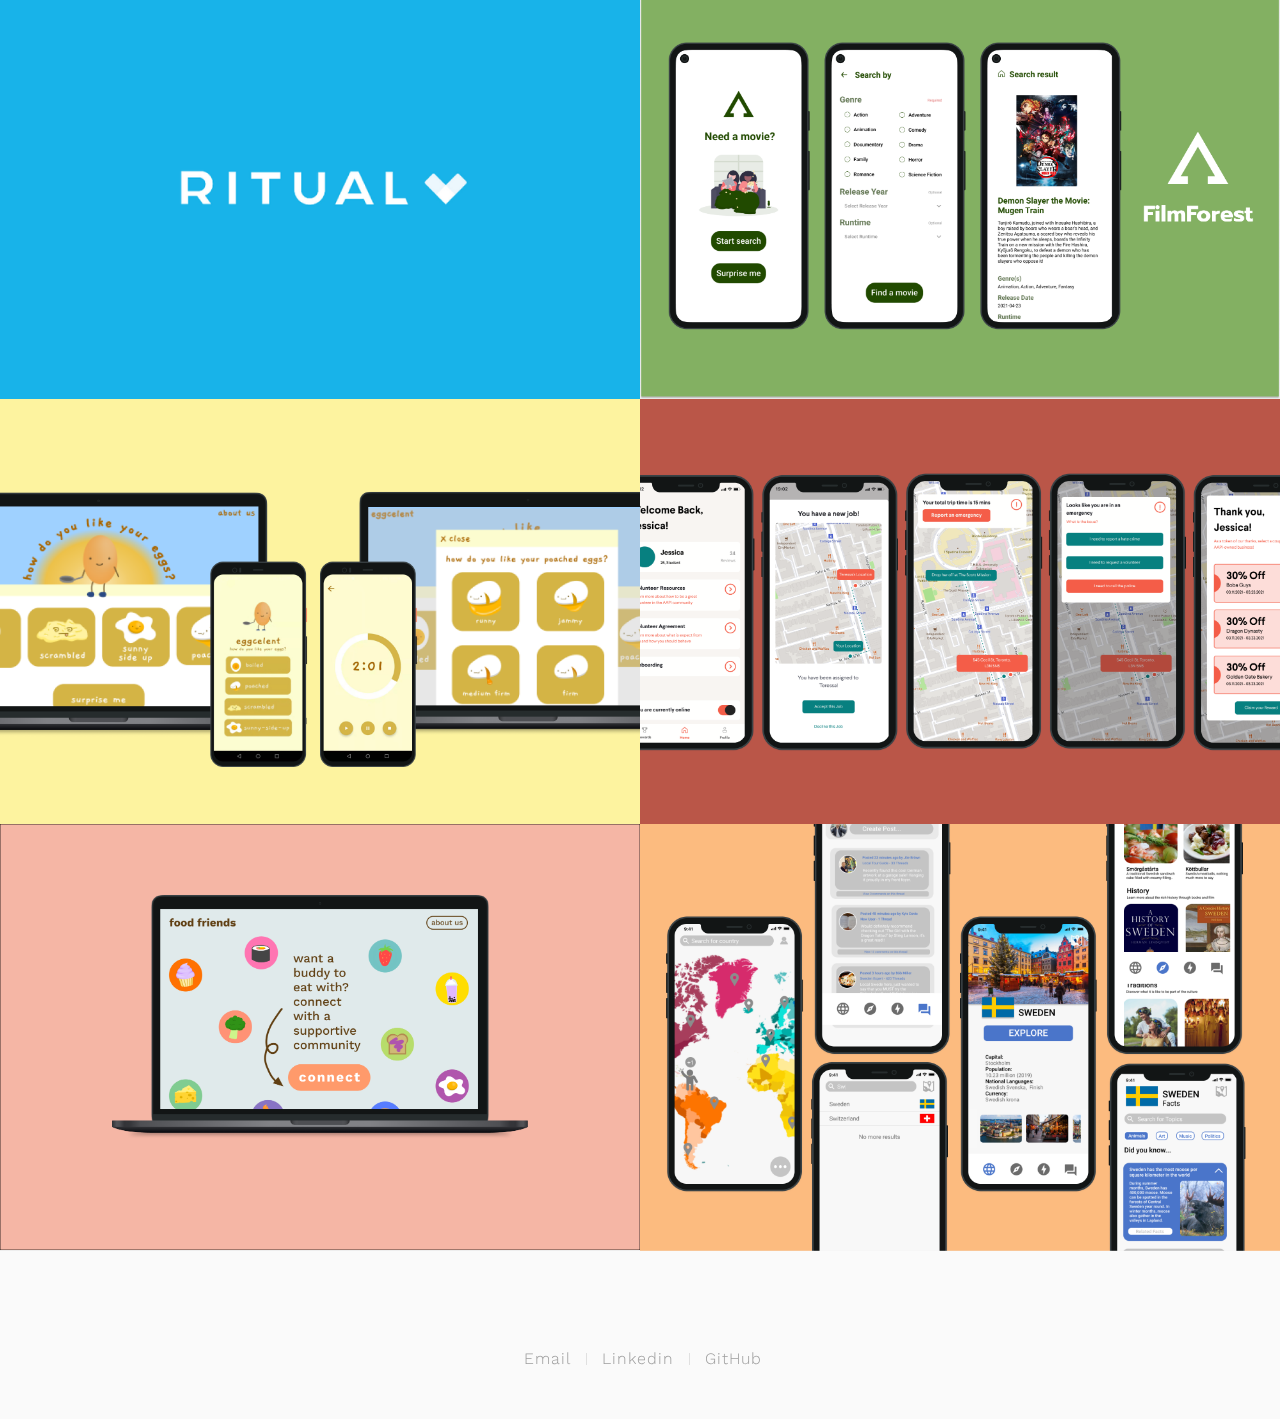
==== commit bcd83e33: "Description updates" ====
--- a/index.html
+++ b/index.html
@@ -19,7 +19,7 @@
             <nav>
                 <a href="index.html">Home</a>
                 <a href="aboutme.html">About Me</a>
-                <a href="res/spring2021_resume.pdf">Resumé</a>
+                <a href="res/JasmineSunSoftwareResume.pdf">Resumé</a>
             </nav>
 
             <div class="intro-text">
@@ -39,6 +39,25 @@
 
         <section class="projects">
             <div class="projects-collage">
+
+                <!-- Xero Starts -->
+                <a class="project-item" target="_blank">
+                    <figure class="project-figure">
+                        <div class="project-overlay"></div>
+                        <img src="res/Xero.png">
+                        <figcaption class="project-text">
+                            <h2>Xero</h2>
+                            <p>Building accounting software for everyday businesses</p>
+
+                            <p class='hidden popUpdesc'>
+                                At Xero, I was a software engineering intern on the X-Files team, where I worked on the
+                                X-Files team which focused on building bank statement data extractors.
+                            </p>
+                            <span id="githubRepo" href="https://www.xero.com/ca/"></span>
+                        </figcaption>
+                    </figure>
+                </a>
+                <!-- Xero Ends -->
 
                 <!-- Pokedex Starts -->
                 <a class="project-item" target="_blank">
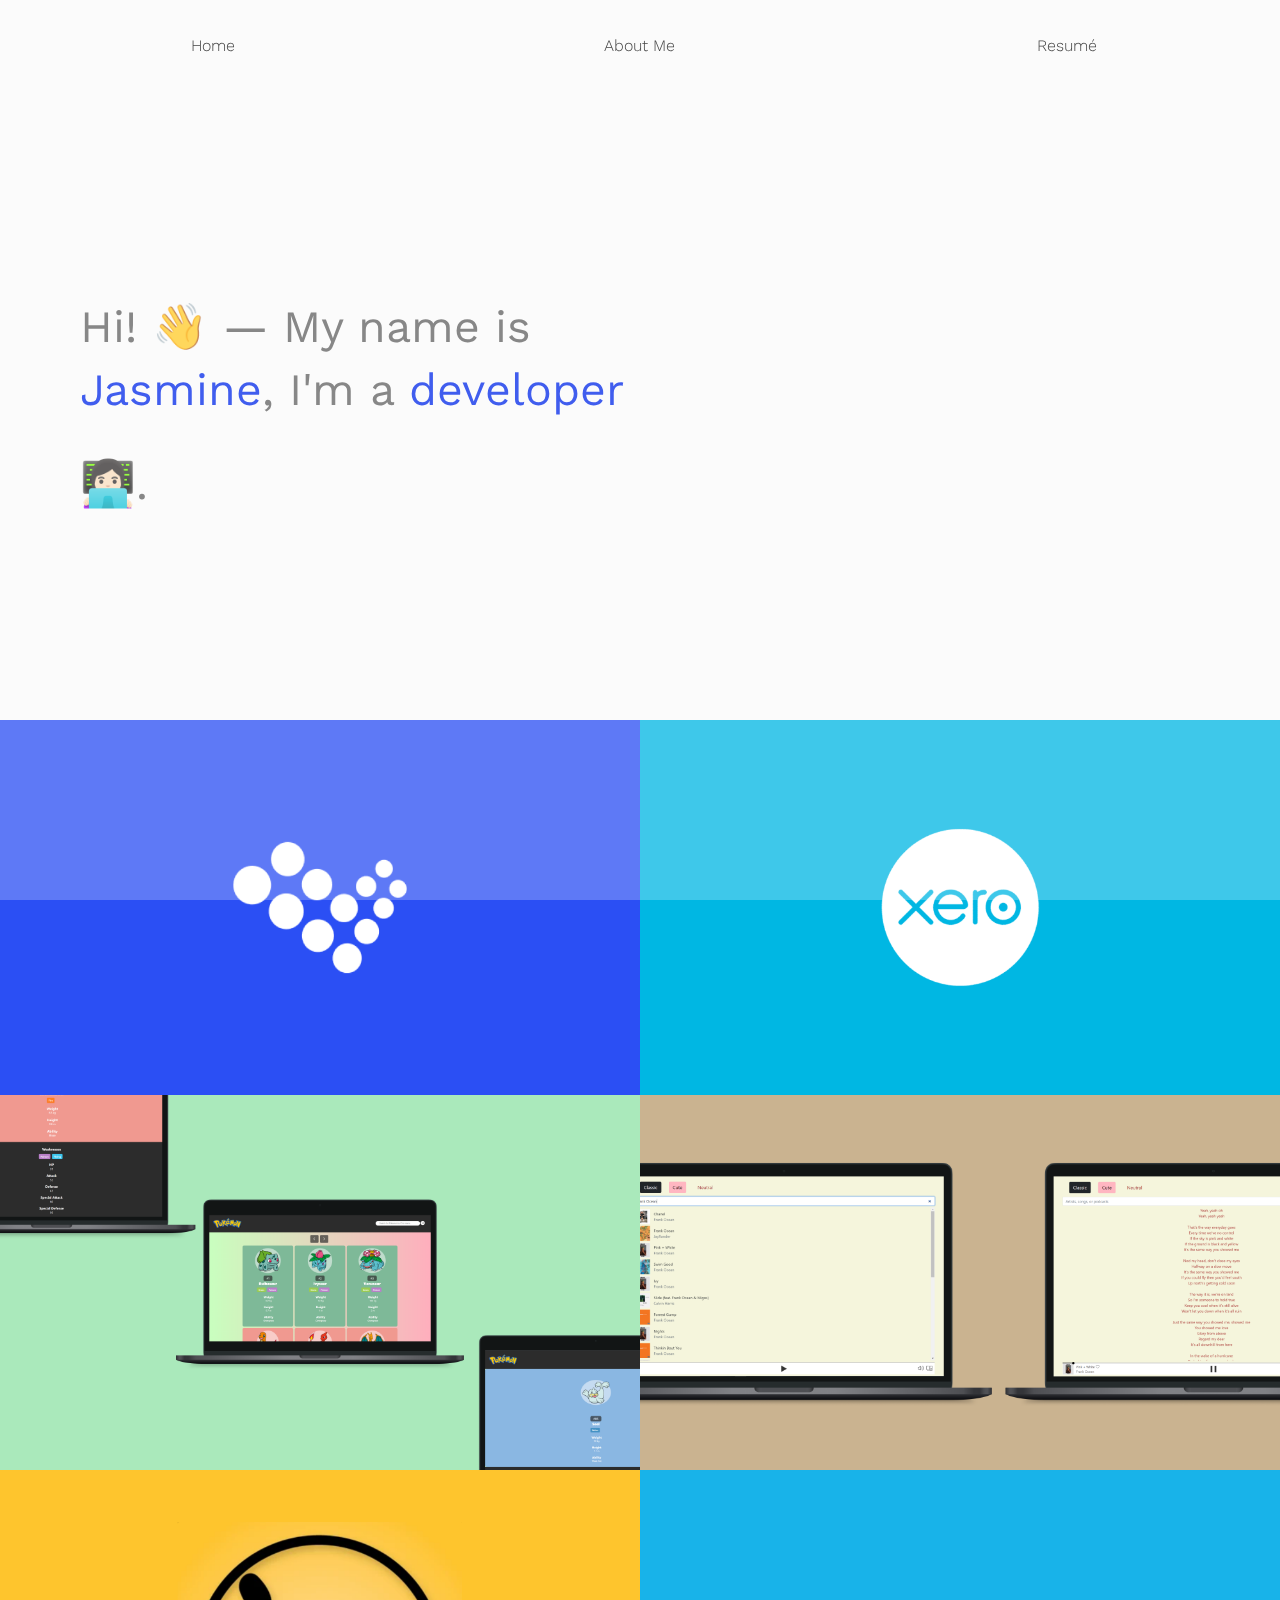
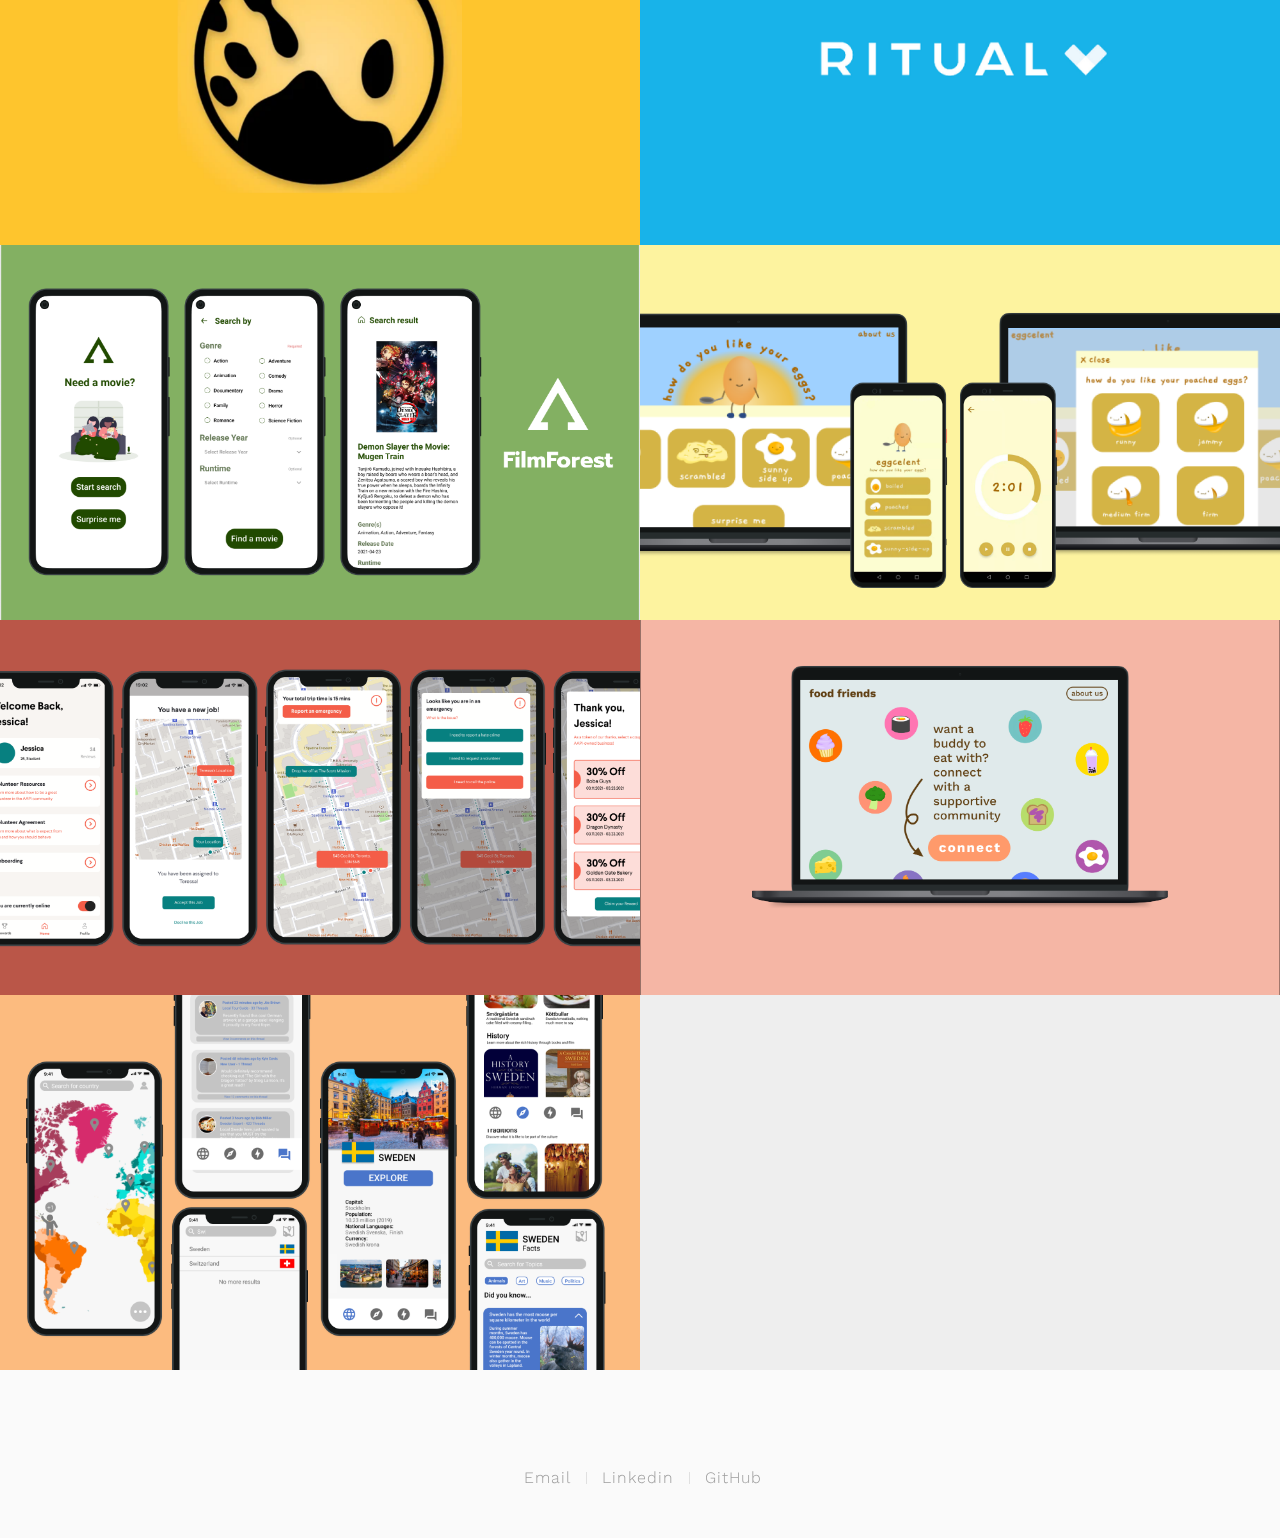
==== commit f809df36: "chore(ui): update about me, add to project collage..." ====
--- a/index.html
+++ b/index.html
@@ -39,6 +39,26 @@
 
         <section class="projects">
             <div class="projects-collage">
+                <!-- Varicent Starts -->
+                <a class="project-item" target="_blank">
+                    <figure class="project-figure">
+                        <div class="project-overlay"></div>
+                        <img src="res/Varicent.png">
+                        <figcaption class="project-text">
+                            <h2>Varicent</h2>
+                            <p>Enabling companies to drive high performance and maximize <br>
+                                revenue by providing vital data, insights, and tools.</p>
+
+                            <p class='hidden popUpdesc'>
+                                As a full-stack developer at Varicent, I was heavily involved in the 
+                                audit trail system, where we captured and recorded a chronological sequence 
+                                of events to provide insights for our customers.
+                            </p>
+                            <span id="githubRepo" href="https://www.varicent.com/"></span>
+                        </figcaption>
+                    </figure>
+                </a>
+                <!-- Varicent Ends -->
 
                 <!-- Xero Starts -->
                 <a class="project-item" target="_blank">
--- a/style.css
+++ b/style.css
@@ -260,7 +260,8 @@
 
         .projects .projects-collage img {
             max-width: 100%;
-            height: auto
+            max-height: 100%;
+            object-fit: cover
         }
 
 .project-overlay {
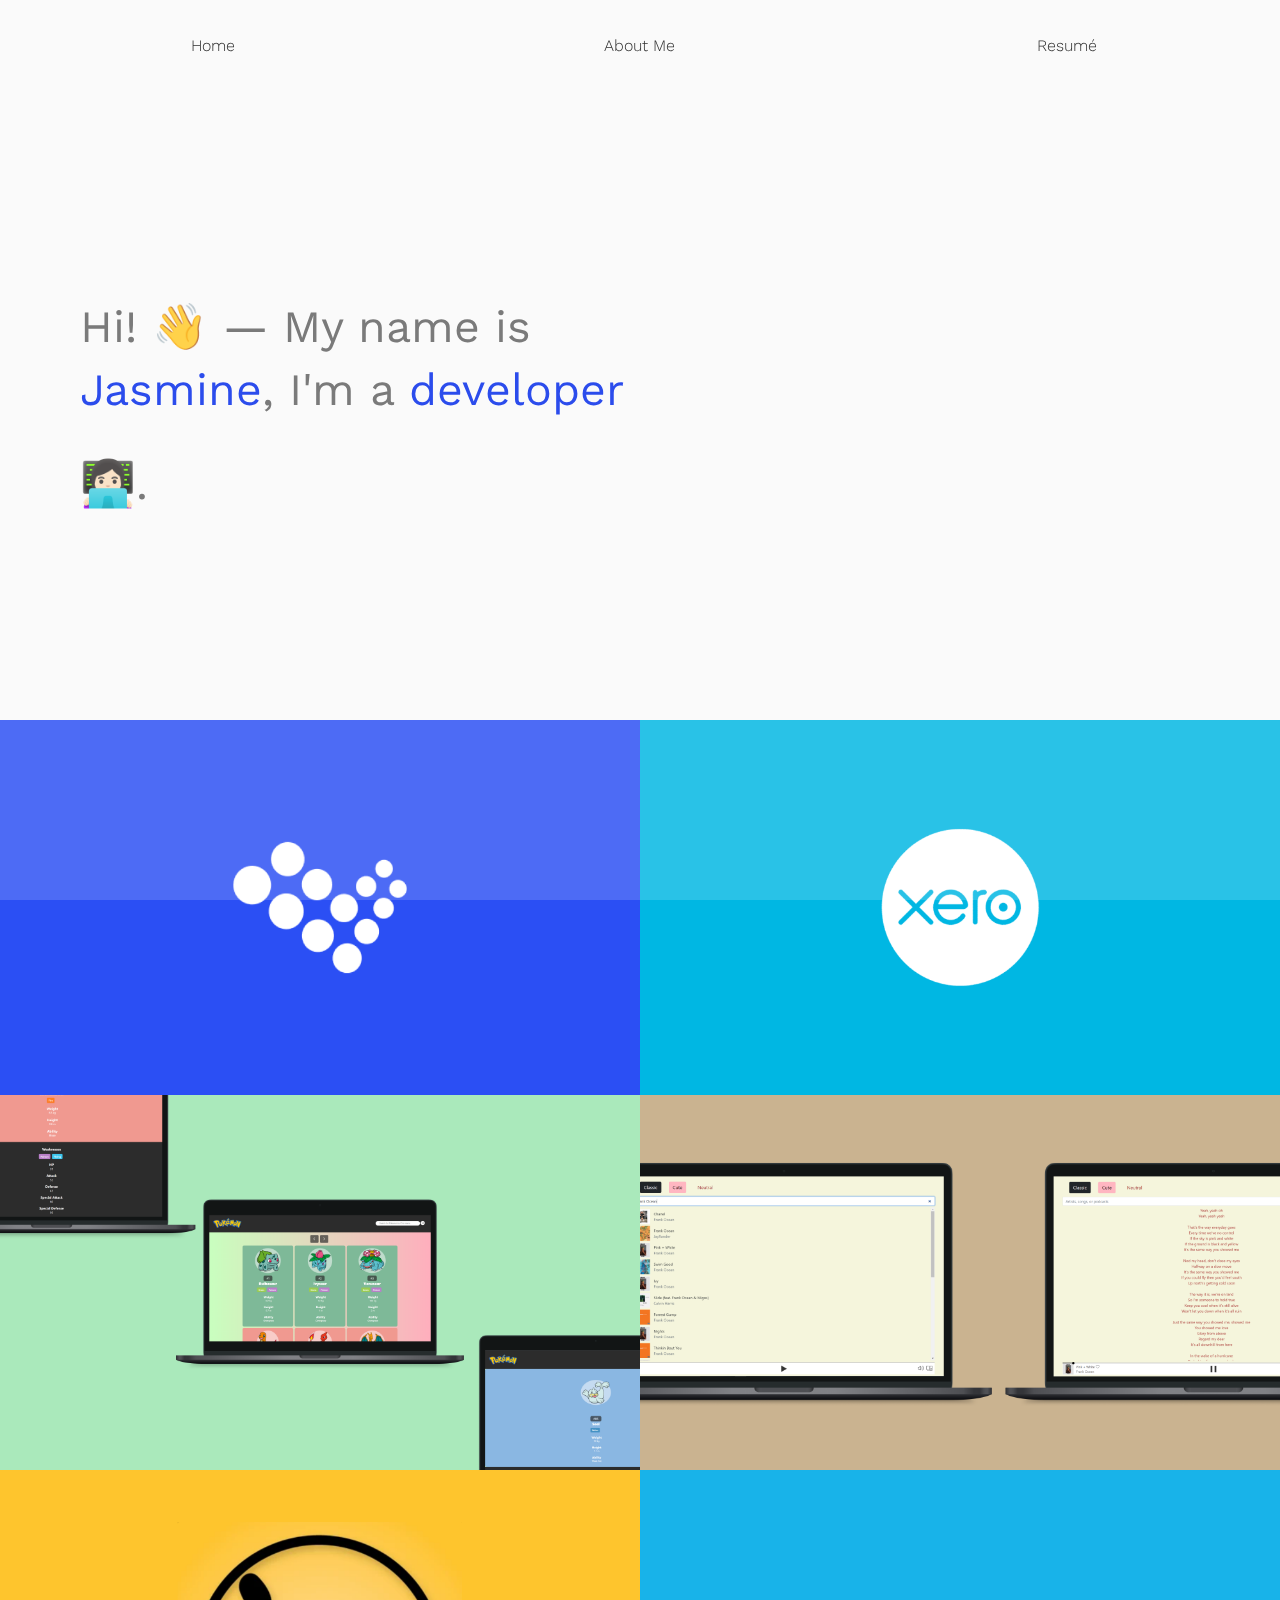
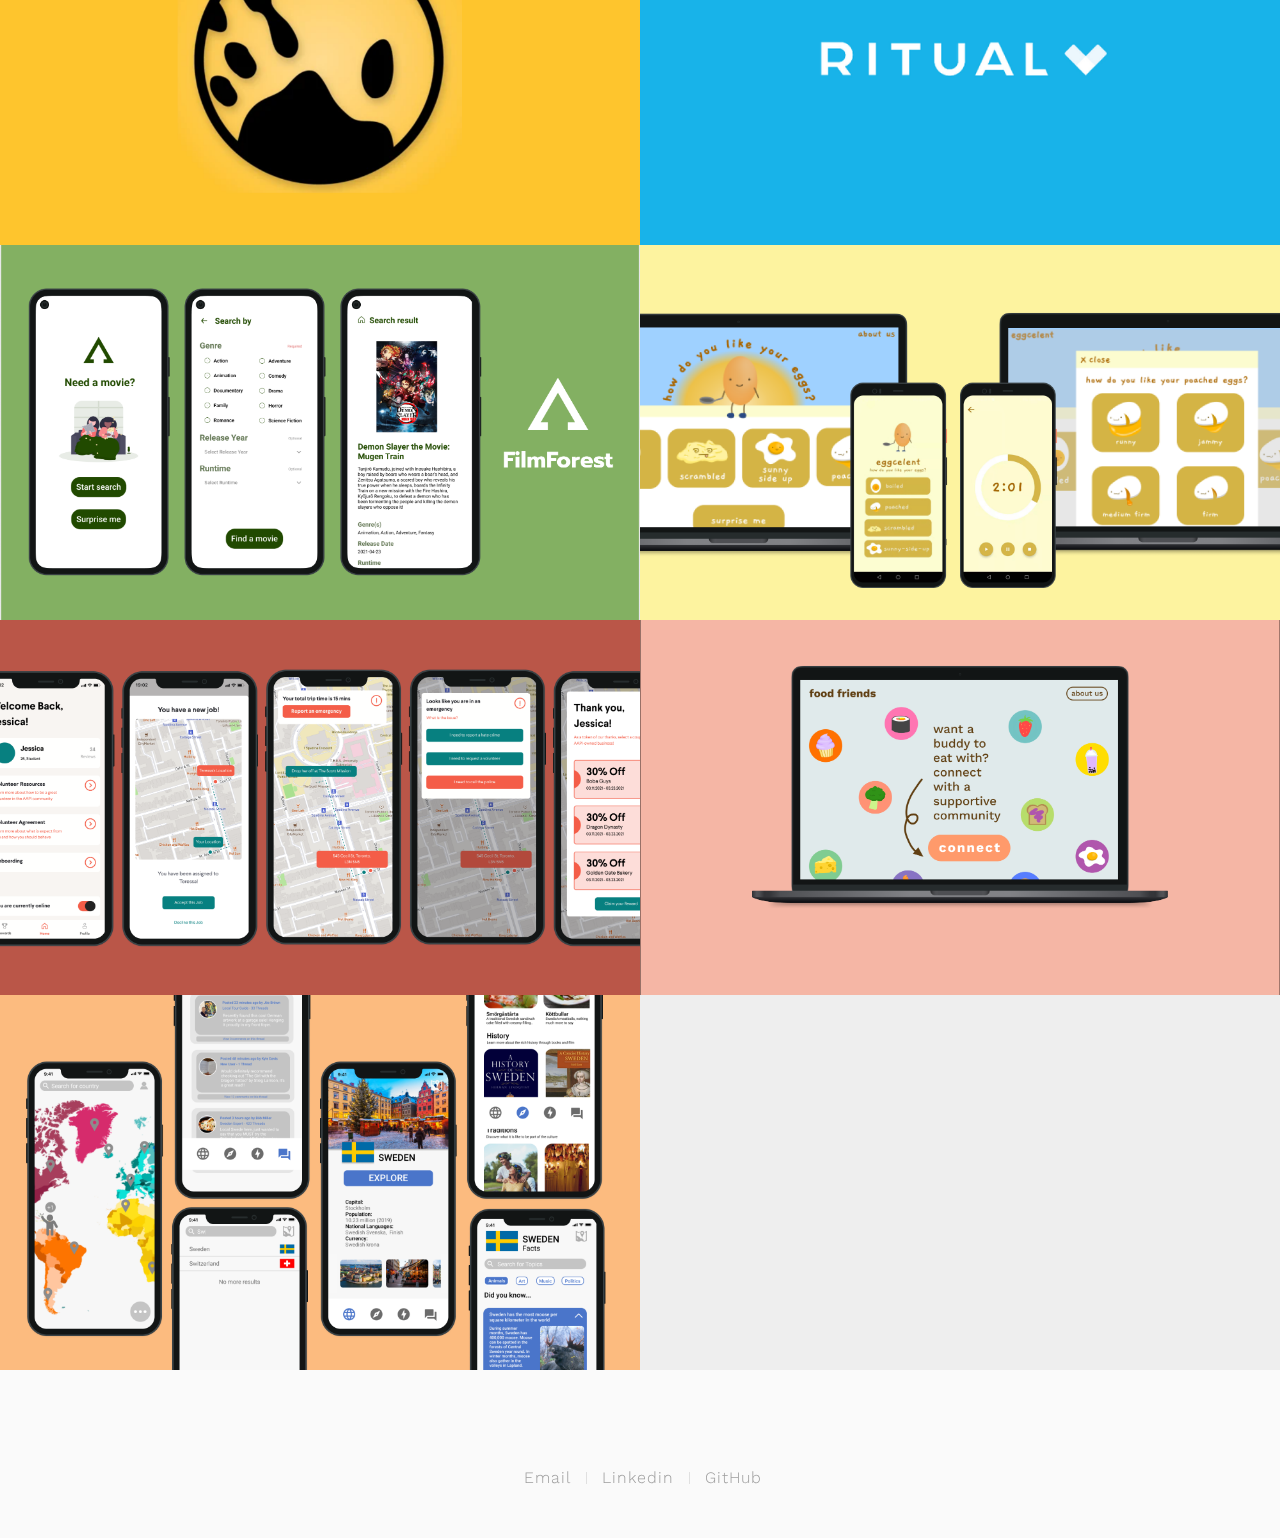
==== commit 3cba8e53: "chore: update resume" ====
--- a/index.html
+++ b/index.html
@@ -19,7 +19,7 @@
             <nav>
                 <a href="index.html">Home</a>
                 <a href="aboutme.html">About Me</a>
-                <a href="res/JasmineSunSoftwareResume.pdf">Resumé</a>
+                <a href="res/Jasmine_Sun_Resume.pdf">Resumé</a>
             </nav>
 
             <div class="intro-text">
